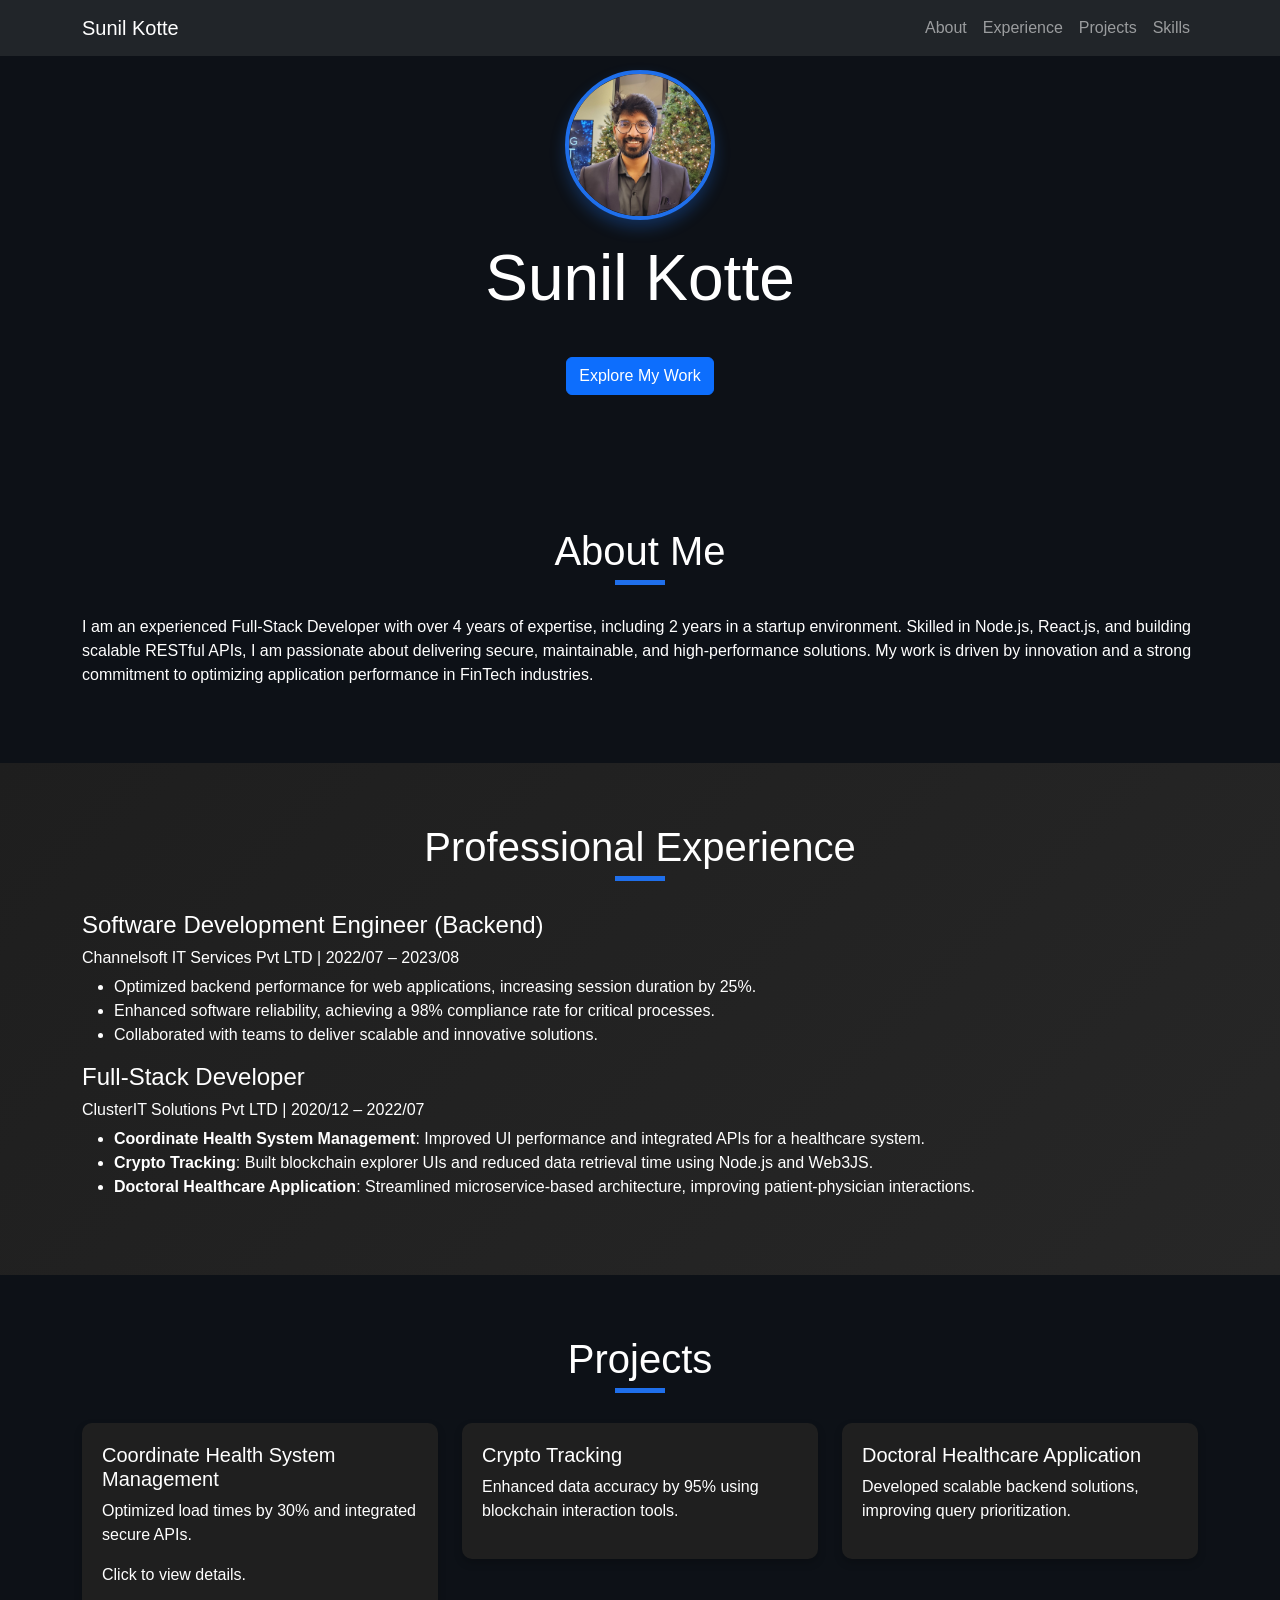
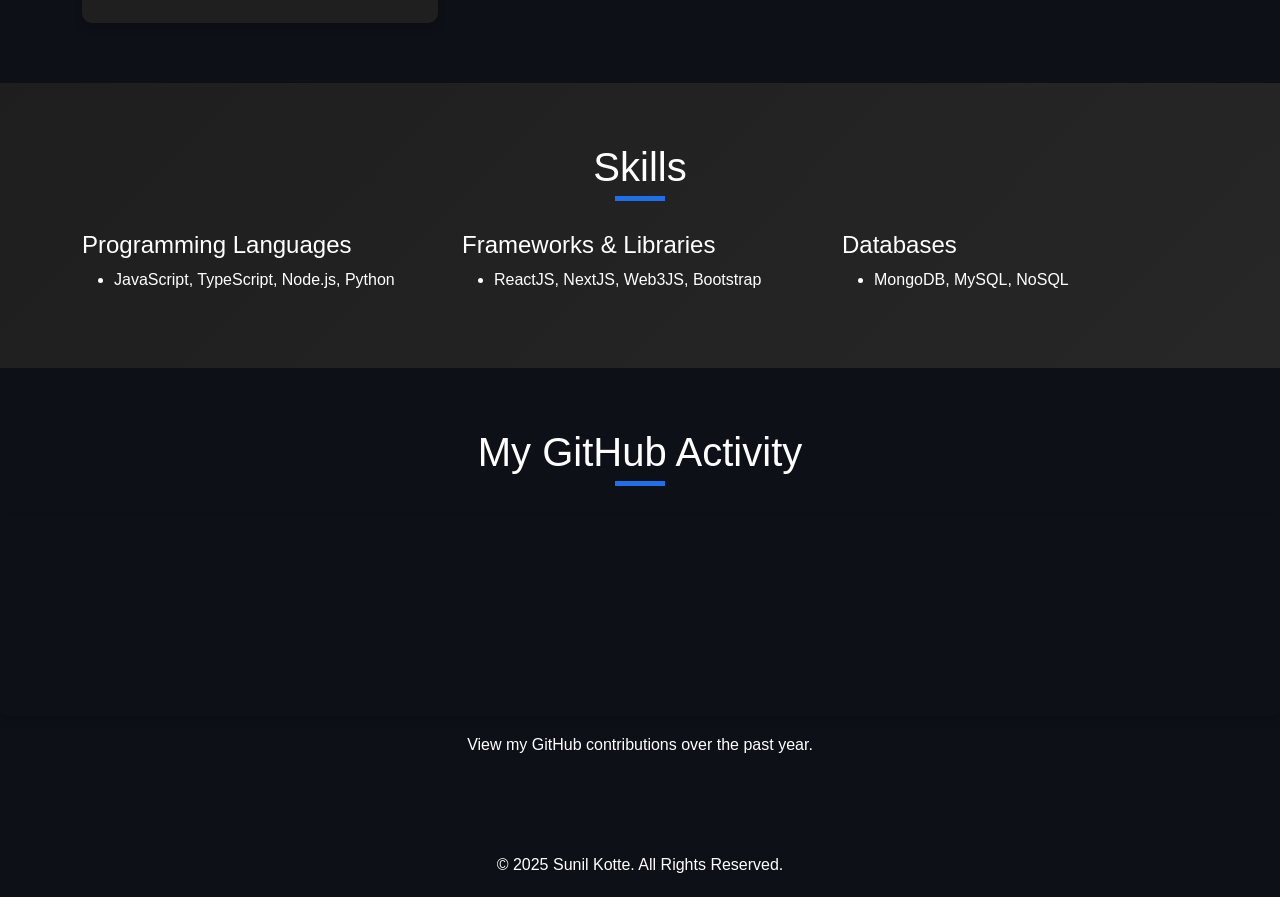
==== portfolio02.html @ 0a3fd529 "intial commit" ====
<!DOCTYPE html>
<html lang="en">
<head>
    <meta charset="UTF-8">
    <meta name="viewport" content="width=device-width, initial-scale=1.0">
    <title>Sunil Kotte Portfolio</title>
    <!-- Bootstrap CSS -->
    <link href="https://cdn.jsdelivr.net/npm/bootstrap@5.3.0-alpha1/dist/css/bootstrap.min.css" rel="stylesheet">
    <script src="https://cdn.jsdelivr.net/npm/bootstrap@5.3.0-alpha1/dist/js/bootstrap.bundle.min.js"></script>

    <!-- Material UI Icons -->
    <link href="https://fonts.googleapis.com/icon?family=Material+Icons" rel="stylesheet">
    <!-- Custom CSS -->
    <link rel="stylesheet" href="./style.css">
    <!-- <style>
        body {
            font-family: 'Arial', sans-serif;
            scroll-behavior: smooth;
            background-color: #0d1117;
            color: #fff;
        }

        .section {
            position: relative;
            padding: 60px 0;
            overflow: hidden;
        }

        .section video {
            position: absolute;
            top: 0;
            left: 0;
            width: 100%;
            height: 100%;
            object-fit: cover;
            z-index: -1;
            opacity: 0.4;
        }

        .hero-section {
            height: auto; /* Reduced height for a compact look */
            text-align: center;
            display: flex;
            flex-direction: column;
            justify-content: center;
            align-items: center;
            position: relative;
            background: linear-gradient(to bottom, rgba(13, 17, 23, 0.8), rgba(13, 17, 23, 0.8)), 
            url('cover-photo.jpg') no-repeat center center/cover; /* Cover photo */ 
            padding-top: 70px;
            }

    


        .hero-section img {
    width: 150px;                /* Adjust the size */
    height: 150px;               /* Make the height equal to the width */
    border-radius: 50%;          /* Ensures the image becomes circular */
    border: 4px solid #1f6feb;   /* Adds the border */
    margin-bottom: 20px;
    box-shadow: 0 8px 15px rgba(31, 111, 235, 0.3); /* Adds a soft shadow */
    object-fit: cover;           /* Ensures the image fits inside the circle */
    overflow: hidden;            /* Prevents overflow beyond the circle */
}

        .hero-section h1 {
            font-size: 4rem;
            animation: zoomIn 1s;
        }

        .hero-section p {
            font-size: 1.5rem;
            animation: fadeIn 2s;
        }

        .hero-section a {
            margin-top: 20px;
            animation: slideInUp 2.5s;
        }

        @keyframes fadeIn {
            0% { opacity: 0; }
            100% { opacity: 1; }
        }

        @keyframes zoomIn {
            0% { transform: scale(0.8); opacity: 0; }
            100% { transform: scale(1); opacity: 1; }
        }

        @keyframes slideInUp {
            0% { transform: translateY(100px); opacity: 0; }
            100% { transform: translateY(0); opacity: 1; }
        }

        .fade-in-section {
            opacity: 0;
            transform: translateY(20px);
            transition: opacity 1s ease-out, transform 1s ease-out;
        }

        .fade-in-visible {
            opacity: 1;
            transform: translateY(0);
        }

        .section-title {
            font-size: 2.5rem;
            text-align: center;
            margin-bottom: 40px;
            position: relative;
        }

        .section-title::after {
            content: '';
            position: absolute;
            width: 50px;
            height: 5px;
            background: #1f6feb;
            bottom: -10px;
            left: 50%;
            transform: translateX(-50%);
        }

        .section.bg-dark {
            background: linear-gradient(135deg, #1e1e1e, #272727);
        }

        .project-card {
            background: #1f1f1f;
            color: #fff;
            border: none;
            border-radius: 10px;
            overflow: hidden;
            box-shadow: 0 4px 8px rgba(0, 0, 0, 0.2);
            transition: transform 0.3s ease, box-shadow 0.3s ease;
        }

        .project-card:hover {
            transform: translateY(-10px);
            box-shadow: 0 8px 16px rgba(0, 0, 0, 0.4);
        }

        .project-card img {
            width: 100%;
            height: 150px;
            object-fit: cover;
        }

        .project-card .card-body {
            padding: 20px;
        }
     /* Pop-Up Overlay */
.popup-overlay {
    position: fixed;
    top: 0;
    left: 0;
    width: 100%;
    height: 100%;
    background: rgba(0, 0, 0, 0.8); /* Dark semi-transparent background */
    display: none; /* Hidden by default */
    justify-content: center;
    align-items: center;
    z-index: 9999;
    animation: fadeIn 0.3s ease;
}

/* Pop-Up Content */
.popup-content {
    background: rgba(255, 255, 255, 0.1); /* Transparent white for glass effect */
    backdrop-filter: blur(10px); /* Frosted glass effect */
    padding: 30px;
    border-radius: 15px;
    color: white;
    text-align: center;
    width: 90%;
    max-width: 600px;
    box-shadow: 0 8px 20px rgba(0, 0, 0, 0.4); /* Add a shadow for depth */
    position: relative;
    animation: slideIn 0.3s ease;
}

/* Title and Description Styling */
.popup-content h3 {
    font-size: 2rem;
    font-weight: bold;
    margin-bottom: 15px;
    color: #1f6feb;
}

.popup-content p {
    font-size: 1.1rem;
    line-height: 1.6;
    margin-bottom: 15px;
}

/* Project Image Inside Pop-Up */
.popup-content img {
    width: 100%;
    max-width: 200px;
    border-radius: 10px;
    margin-bottom: 20px;
    box-shadow: 0 4px 10px rgba(255, 255, 255, 0.3);
}

/* Close Button */
.popup-close {
    position: absolute;
    top: 10px;
    right: 10px;
    background: #1f1f1f;
    border: none;
    font-size: 1.5rem;
    color: white;
    cursor: pointer;
    border-radius: 50%;
    width: 40px;
    height: 40px;
    display: flex;
    justify-content: center;
    align-items: center;
    transition: background 0.3s ease;
}

.popup-close:hover {
    background: #f05454; /* Highlight on hover */
}

/* Button Style */
.popup-content button {
    background: #1f6feb;
    color: white;
    border: none;
    padding: 10px 20px;
    border-radius: 8px;
    font-size: 1rem;
    cursor: pointer;
    transition: background 0.3s ease;
}

.popup-content button:hover {
    background: #f05454;
}

/* Animations */
@keyframes fadeIn {
    from {
        opacity: 0;
    }
    to {
        opacity: 1;
    }
}

@keyframes slideIn {
    from {
        transform: translateY(-30px);
        opacity: 0;
    }
    to {
        transform: translateY(0);
        opacity: 1;
    }
}

.navbar {
    transition: background-color 0.3s ease;
}

.navbar.scrolled {
    background-color: rgba(0, 0, 0, 0.9); /* Darker navbar on scroll */
}

        footer {
            background: #0d1117;
            color: #fff;
            padding: 20px 0;
            text-align: center;
        }

        footer p {
            margin: 0;
        }
    </style> -->
</head>
<body>
    <!-- Navbar -->
    <nav class="navbar navbar-expand-lg navbar-dark bg-dark fixed-top ">
        <div class="container">
            <a class="navbar-brand" href="#">Sunil Kotte</a>
            <button
            class="navbar-toggler"
            type="button"
            data-bs-toggle="collapse"
            data-bs-target="#navbarNav"
            aria-controls="navbarNav"
            aria-expanded="false"
            aria-label="Toggle navigation">
            <span class="navbar-toggler-icon"></span>
        </button>
        <div class="collapse navbar-collapse" id="navbarNav">
            <ul class="navbar-nav ms-auto">
                    <li class="nav-item"><a class="nav-link" href="#about">About</a></li>
                    <li class="nav-item"><a class="nav-link" href="#experience">Experience</a></li>
                    <li class="nav-item"><a class="nav-link" href="#projects">Projects</a></li>
                    <li class="nav-item"><a class="nav-link" href="#skills">Skills</a></li>
                    <!-- <li class="nav-item"><a class="nav-link" href="#contact">Contact</a></li> -->
                </ul>
            </div>
        </div>
    </nav>

    <!-- Hero Section -->
    <header class="hero-section" id="hero">
        <img src="./01.jpg" alt="Sunil Kotte">
        <h1>Sunil Kotte</h1>
        <!-- <p>Experienced Full-Stack Developer | Problem Solver | Innovator</p> -->
        <p id="typewriter"></p>
        <a href="#about" class="btn btn-primary mt-3">Explore My Work</a>
    </header>
        <br>
        <br>
        <br>
    <!-- About Section -->
    <section class="section" id="about">
        <video autoplay muted loop>
            <source src="./background/bbbb.mp4" type="video/mp4">
        </video>
        <div class="container fade-in-section">
            <h2 class="section-title">About Me</h2>
            <p>I am an experienced Full-Stack Developer with over 4 years of expertise, including 2 years in a startup environment. Skilled in Node.js, React.js, and building scalable RESTful APIs, I am passionate about delivering secure, maintainable, and high-performance solutions. My work is driven by innovation and a strong commitment to optimizing application performance in FinTech industries.</p>
        </div>
    </section>

    <!-- Experience Section -->
    <section class="section bg-dark" id="experience">
        <video autoplay muted loop>
            <source src="./background/bbbb.mp4" type="video/mp4">
        </video>
        <div class="container fade-in-section">
            <h2 class="section-title">Professional Experience</h2>
            <div class="timeline">
                <div class="timeline-item">
                    <h4>Software Development Engineer (Backend)</h4>
                    <h6>Channelsoft IT Services Pvt LTD | 2022/07 – 2023/08</h6>
                    <ul>
                        <li>Optimized backend performance for web applications, increasing session duration by 25%.</li>
                        <li>Enhanced software reliability, achieving a 98% compliance rate for critical processes.</li>
                        <li>Collaborated with teams to deliver scalable and innovative solutions.</li>
                    </ul>
                </div>
                <div class="timeline-item">
                    <h4>Full-Stack Developer</h4>
                    <h6>ClusterIT Solutions Pvt LTD | 2020/12 – 2022/07</h6>
                    <ul>
                        <li><strong>Coordinate Health System Management</strong>: Improved UI performance and integrated APIs for a healthcare system.</li>
                        <li><strong>Crypto Tracking</strong>: Built blockchain explorer UIs and reduced data retrieval time using Node.js and Web3JS.</li>
                        <li><strong>Doctoral Healthcare Application</strong>: Streamlined microservice-based architecture, improving patient-physician interactions.</li>
                    </ul>
                </div>
            </div>
        </div>
    </section>

    <!-- Projects Section -->
    <section class="section" id="projects">
        <video autoplay muted loop>
            <source src="background-projects.mp4" type="video/mp4">
        </video>
        <div class="container fade-in-section">
            <h2 class="section-title">Projects</h2>
            <div class="row g-4">
                <div class="col-md-4">
                    <div class="card project-card" onclick="openPopup('project1')">
                        <!-- <img src="project1-thumbnail.jpg" alt="Project 1"> -->
                        <div class="card-body">
                            <h5 class="card-title">Coordinate Health System Management</h5>
                            <p>Optimized load times by 30% and integrated secure APIs.</p>
                            <p>Click to view details.</p>
                        </div>
                    </div>
                </div>
                <!-- <div class="col-md-4">
                    <div class="card project-card">
                        <img src="project1-thumbnail.jpg" alt="Project 1">
                        <div class="card-body">
                            <h5 class="card-title">Coordinate Health System Management</h5>
                            <p>Improved load times by 30% and integrated secure APIs.</p>
                        </div>
                    </div>
                </div> -->
                <div class="col-md-4">
                    <div class="card project-card" onclick="openPopup('project2')">
                        <!-- <img src="project2-thumbnail.jpg" alt="Project 2"> -->
                        <div class="card-body">
                            <h5 class="card-title">Crypto Tracking</h5>
                            <p>Enhanced data accuracy by 95% using blockchain interaction tools.</p>
                        </div>
                    </div>
                </div>
                <div class="col-md-4">
                    <div class="card project-card" onclick="openPopup('project3')">
                        <!-- <img src="project3-thumbnail.jpg" alt="Project 3"> -->
                        <div class="card-body">
                            <h5 class="card-title">Doctoral Healthcare Application</h5>
                            <p>Developed scalable backend solutions, improving query prioritization.</p>
                        </div>
                    </div>
                </div>
                <!-- Custom Pop-Up -->
                <div class="popup-overlay" id="popup-project1">
                    <div class="popup-content">
                        <button class="popup-close" onclick="closePopup('project1')">&times;</button>
                        <img src="project1-thumbnail.jpg" alt="Project Image">
                        <h3>Coordinate Health System Management</h3>
                        <p><strong>Description:</strong> Improved UI performance and integrated secure APIs to streamline healthcare management.</p>
                        <p><strong>Technologies:</strong> ReactJS, Node.js, MongoDB</p>
                        <p><strong>Highlights:</strong> Improved load times by 30% and enhanced data security.</p>
                        <button onclick="closePopup('project1')">Close</button>
                    </div>
                </div>
                <div class="popup-overlay" id="popup-project2">
                    <div class="popup-content">
                        <button class="popup-close" onclick="closePopup('project2')">&times;</button>
                        <img src="project2-thumbnail.jpg" alt="Project Image">
                        <h3>Crypto Tracking</h3>
            <p><strong>Description:</strong> A blockchain explorer to track cryptocurrency transactions.</p>
            <p><strong>Technologies:</strong> ReactJS,Next.js, Web3.js, Ethereum-core,Node.js, MongoDB</p>
            <p><strong>Highlights:</strong> Enhanced data accuracy by 95% and reduced retrieval time by 25%.</p>     
                        <button onclick="closePopup('project2')">Close</button>
                    </div>
                </div>
                <div class="popup-overlay" id="popup-project3">
                    <div class="popup-content">
                        <button class="popup-close" onclick="closePopup('project3')">&times;</button>
                        <img src="project3-thumbnail.jpg" alt="Project Image">
                        <h3>Doctoral Healthcare Application</h3>
            <p><strong>Description:</strong> Scalable backend solutions for improved patient-physician interactions.</p>
            <p><strong>Technologies:</strong> Node.js, AWS Lambda, MongoDB</p>
            <p><strong>Highlights:</strong> Improved query prioritization and response times.</p>
        <button onclick="closePopup('project3')">Close</button>
                    </div>
                </div>

            </div>
        </div>
    </section>

    <!-- Skills Section -->
    <section class="section bg-dark" id="skills">
        <video autoplay muted loop>
            <source src="background-skills.mp4" type="video/mp4">
        </video>
        <div class="container fade-in-section">
            <h2 class="section-title">Skills</h2>
            <div class="row">
                <div class="col-md-4">
                    <h4>Programming Languages</h4>
                    <ul>
                        <li>JavaScript, TypeScript, Node.js, Python</li>
                    </ul>
                </div>
                <div class="col-md-4">
                    <h4>Frameworks & Libraries</h4>
                    <ul>
                        <li>ReactJS, NextJS, Web3JS, Bootstrap</li>
                    </ul>
                </div>
                <div class="col-md-4">
                    <h4>Databases</h4>
                    <ul>
                        <li>MongoDB, MySQL, NoSQL</li>
                    </ul>
                </div>
            </div>
        </div>
    </section>
    <!-- Git HUB Section -->
    <section class="section" id="github-activity" data-aos="fade-up">
        <h2 class="section-title">My GitHub Activity</h2>
        <div class="github-graph">
            <iframe
                src="https://ghchart.rshah.org/SunilKotte"
                                allowtransparency="true"
                frameborder="0"
                scrolling="no"
                width="100%"
                height="200"

                frameborder="0"
                scrolling="0"
                width="100%"
                height="200"
                title="GitHub Contributions Graph">
            </iframe>
            <p style="text-align: center; margin-top: 10px;">View my GitHub contributions over the past year.</p>
        </div>
    </section>
    
    <!-- <section class="section" id="github-activity" data-aos="fade-up">
        <h2 class="section-title">My GitHub Contributions (2025)</h2>
        <div class="github-graph">
            <img src="https://github-readme-activity-graph.cyclic.app/graph?username=SunilKotte&bg_color=0d1117&color=ffffff&line=1f6feb&point=f05454&area=true&theme=github-dark" alt="GitHub Contributions Graph" style="width: 100%; max-width: 900px; border-radius: 10px; box-shadow: 0 4px 10px rgba(0, 0, 0, 0.2);">
        </div>
    </section> -->
    
    

    <!-- Contact Section -->
    <!-- <section class="section" id="contact">
        <video autoplay muted loop>
            <source src="background-contact.mp4" type="video/mp4">
        </video>
        <div class="container fade-in-section">
            <h2 class="section-title">Contact</h2>
            <div class="row justify-content-center">
                <div class="col-md-6">
                    <form>
                        <div class="mb-3">
                            <label for="name" class="form-label">Name</label>
                            <input type="text" class="form-control" id="name" placeholder="Enter your name">
                        </div>
                        <div class="mb-3">
                            <label for="email" class="form-label">Email</label>
                            <input type="email" class="form-control" id="email" placeholder="Enter your email">
                        </div>
                        <div class="mb-3">
                            <label for="message" class="form-label">Message</label>
                            <textarea class="form-control" id="message" rows="4" placeholder="Write your message"></textarea>
                        </div>
                        <button type="submit" class="btn btn-primary w-100">Send</button>
                    </form>
                </div>
            </div>
        </div>
    </section> -->

    <!-- Footer -->
    <footer>
        <p>&copy; 2025 Sunil Kotte. All Rights Reserved.</p>
    </footer>

    <!-- Bootstrap JS -->
    <script src="https://cdn.jsdelivr.net/npm/bootstrap@5.3.0-alpha1/dist/js/bootstrap.bundle.min.js"></script>
    <script src="https://cdn.jsdelivr.net/npm/typed.js@2.0.12"></script>
    <script src="./typed.js"></script>

    <!-- <script>

        // Close the navbar after clicking a link
    document.querySelectorAll('.nav-link').forEach(link => {
        link.addEventListener('click', () => {
            const navbarToggler = document.querySelector('.navbar-toggler');
            const navbarCollapse = document.querySelector('.navbar-collapse');
            

            if (navbarCollapse.classList.toggle("show")) {
                navbarToggler.classList.toggle("collapsed"); // Toggle the "collapsed" class to hide the navbar

        
            }
        });
    });
        document.addEventListener("scroll", () => {
    const navbar = document.querySelector(".navbar");
    if (window.scrollY > 50) {
        navbar.classList.add("scrolled");
    } else {
        navbar.classList.remove("scrolled");
    }
});
function openPopup(projectId) {
    const popup = document.getElementById(`popup-${projectId}`);
    popup.style.display = "flex";
}

function closePopup(projectId) {
    const popup = document.getElementById(`popup-${projectId}`);
    popup.style.display = "none";
}

        // Observer for fade-in sections
        const fadeInSections = document.querySelectorAll(".fade-in-section");

        const observer = new IntersectionObserver((entries) => {
            entries.forEach((entry) => {
                if (entry.isIntersecting) {
                    entry.target.classList.add("fade-in-visible");
                } else {
                    entry.target.classList.remove("fade-in-visible");
                }
            });
        });

        fadeInSections.forEach((section) => {
            observer.observe(section);
        });

        document.addEventListener("DOMContentLoaded", () => {
    const options = {
        strings: ["Full-Stack Developer"],
        typeSpeed: 50,
        backSpeed: 60,
        loop: true,
        showCursor: false,
        cursorChar: "_",
        smartBackspace: true,
        backspacingDelay: 50,
        startDelay: 1000,
    };
    new Typed("#typewriter", options);
});
    </script> -->
</body>
</html>
---- style.css ----
body {
    font-family: 'Arial', sans-serif;
    scroll-behavior: smooth;
    background-color: #0d1117;
    color: #fff;
}

.section {
    position: relative;
    padding: 60px 0;
    overflow: hidden;
}

.section video {
    position: absolute;
    top: 0;
    left: 0;
    width: 100%;
    height: 100%;
    object-fit: cover;
    z-index: -1;
    opacity: 0.4;
}

.hero-section {
    height: auto; /* Reduced height for a compact look */
    text-align: center;
    display: flex;
    flex-direction: column;
    justify-content: center;
    align-items: center;
    position: relative;
    background: linear-gradient(to bottom, rgba(13, 17, 23, 0.8), rgba(13, 17, 23, 0.8)), 
    url('cover-photo.jpg') no-repeat center center/cover; /* Cover photo */ 
    padding-top: 70px;
    }




.hero-section img {
width: 150px;                /* Adjust the size */
height: 150px;               /* Make the height equal to the width */
border-radius: 50%;          /* Ensures the image becomes circular */
border: 4px solid #1f6feb;   /* Adds the border */
margin-bottom: 20px;
box-shadow: 0 8px 15px rgba(31, 111, 235, 0.3); /* Adds a soft shadow */
object-fit: cover;           /* Ensures the image fits inside the circle */
overflow: hidden;            /* Prevents overflow beyond the circle */
}

.hero-section h1 {
    font-size: 4rem;
    animation: zoomIn 1s;
}

.hero-section p {
    font-size: 1.5rem;
    animation: fadeIn 2s;
}

.hero-section a {
    margin-top: 20px;
    animation: slideInUp 2.5s;
}

@keyframes fadeIn {
    0% { opacity: 0; }
    100% { opacity: 1; }
}

@keyframes zoomIn {
    0% { transform: scale(0.8); opacity: 0; }
    100% { transform: scale(1); opacity: 1; }
}

@keyframes slideInUp {
    0% { transform: translateY(100px); opacity: 0; }
    100% { transform: translateY(0); opacity: 1; }
}

.fade-in-section {
    opacity: 0;
    transform: translateY(20px);
    transition: opacity 1s ease-out, transform 1s ease-out;
}

.fade-in-visible {
    opacity: 1;
    transform: translateY(0);
}

.section-title {
    font-size: 2.5rem;
    text-align: center;
    margin-bottom: 40px;
    position: relative;
}

.section-title::after {
    content: '';
    position: absolute;
    width: 50px;
    height: 5px;
    background: #1f6feb;
    bottom: -10px;
    left: 50%;
    transform: translateX(-50%);
}

.section.bg-dark {
    background: linear-gradient(135deg, #1e1e1e, #272727);
}

.project-card {
    background: #1f1f1f;
    color: #fff;
    border: none;
    border-radius: 10px;
    overflow: hidden;
    box-shadow: 0 4px 8px rgba(0, 0, 0, 0.2);
    transition: transform 0.3s ease, box-shadow 0.3s ease;
}

.project-card:hover {
    transform: translateY(-10px);
    box-shadow: 0 8px 16px rgba(0, 0, 0, 0.4);
}

.project-card img {
    width: 100%;
    height: 150px;
    object-fit: cover;
}

.project-card .card-body {
    padding: 20px;
}
/* Pop-Up Overlay */
.popup-overlay {
position: fixed;
top: 0;
left: 0;
width: 100%;
height: 100%;
background: rgba(0, 0, 0, 0.8); /* Dark semi-transparent background */
display: none; /* Hidden by default */
justify-content: center;
align-items: center;
z-index: 9999;
animation: fadeIn 0.3s ease;
}

/* Pop-Up Content */
.popup-content {
background: rgba(255, 255, 255, 0.1); /* Transparent white for glass effect */
backdrop-filter: blur(10px); /* Frosted glass effect */
padding: 30px;
border-radius: 15px;
color: white;
text-align: center;
width: 90%;
max-width: 600px;
box-shadow: 0 8px 20px rgba(0, 0, 0, 0.4); /* Add a shadow for depth */
position: relative;
animation: slideIn 0.3s ease;
}

/* Title and Description Styling */
.popup-content h3 {
font-size: 2rem;
font-weight: bold;
margin-bottom: 15px;
color: #1f6feb;
}

.popup-content p {
font-size: 1.1rem;
line-height: 1.6;
margin-bottom: 15px;
}

/* Project Image Inside Pop-Up */
.popup-content img {
width: 100%;
max-width: 200px;
border-radius: 10px;
margin-bottom: 20px;
box-shadow: 0 4px 10px rgba(255, 255, 255, 0.3);
}

/* Close Button */
.popup-close {
position: absolute;
top: 10px;
right: 10px;
background: #1f1f1f;
border: none;
font-size: 1.5rem;
color: white;
cursor: pointer;
border-radius: 50%;
width: 40px;
height: 40px;
display: flex;
justify-content: center;
align-items: center;
transition: background 0.3s ease;
}

.popup-close:hover {
background: #f05454; /* Highlight on hover */
}

/* Button Style */
.popup-content button {
background: #1f6feb;
color: white;
border: none;
padding: 10px 20px;
border-radius: 8px;
font-size: 1rem;
cursor: pointer;
transition: background 0.3s ease;
}

.popup-content button:hover {
background: #f05454;
}

/* Animations */
@keyframes fadeIn {
from {
opacity: 0;
}
to {
opacity: 1;
}
}

@keyframes slideIn {
from {
transform: translateY(-30px);
opacity: 0;
}
to {
transform: translateY(0);
opacity: 1;
}
}

.navbar {
transition: background-color 0.3s ease;
}

.navbar.scrolled {
background-color: rgba(0, 0, 0, 0.9); /* Darker navbar on scroll */
}

footer {
    background: #0d1117;
    color: #fff;
    padding: 20px 0;
    text-align: center;
}

footer p {
    margin: 0;
}


.github-graph iframe {
    border: none;
    border-radius: 8px;
    box-shadow: 0 4px 10px rgba(0, 0, 0, 0.2);
}

.github-repo-card {
    background: #1f1f1f;
    color: white;
    border: none;
    border-radius: 10px;
    box-shadow: 0 4px 10px rgba(0, 0, 0, 0.3);
}

.github-repo-card .btn-primary {
    background: #1f6feb;
    border: none;
}

.github-repo-card .btn-primary:hover {
    background: #f05454;
}

.github-activity-feed img {
    width: 100%;
    max-width: 500px;
    margin: 15px auto;
    display: block;
    border-radius: 10px;
    box-shadow: 0 4px 10px rgba(0, 0, 0, 0.3);
}
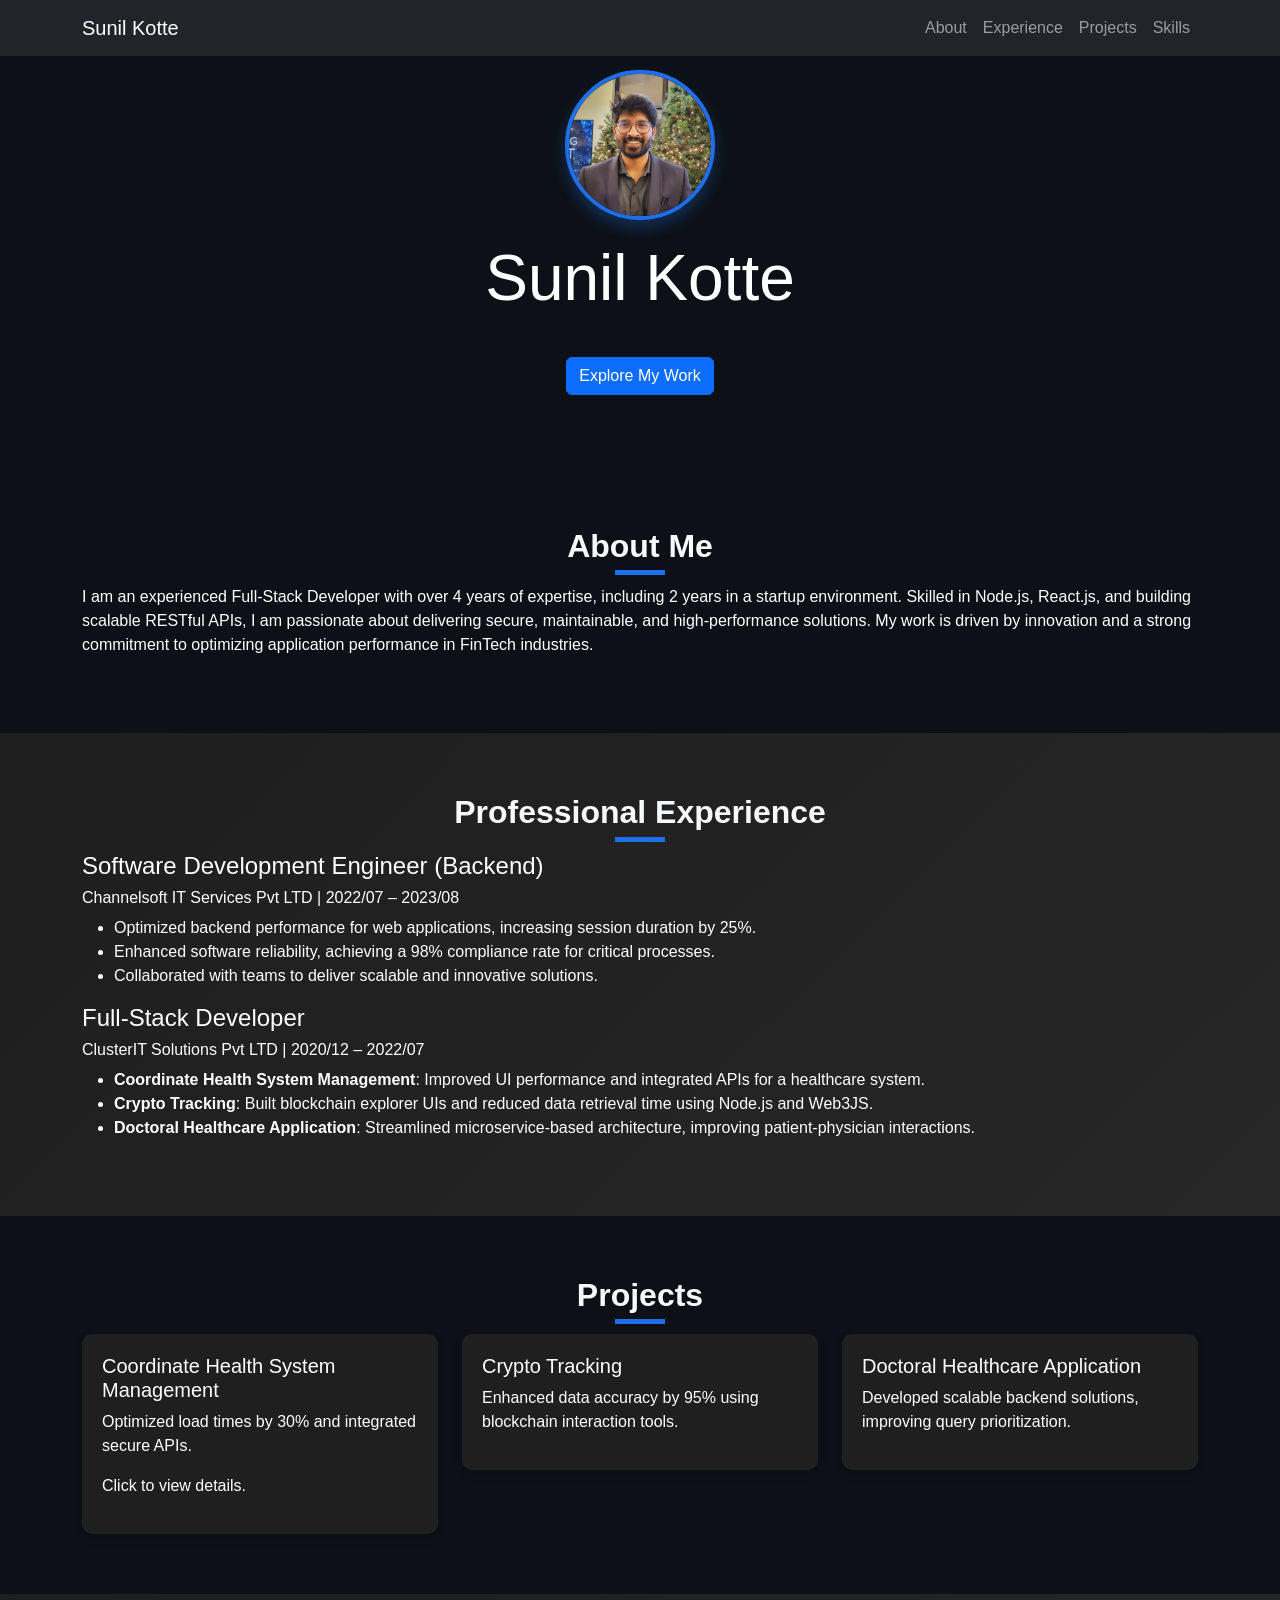
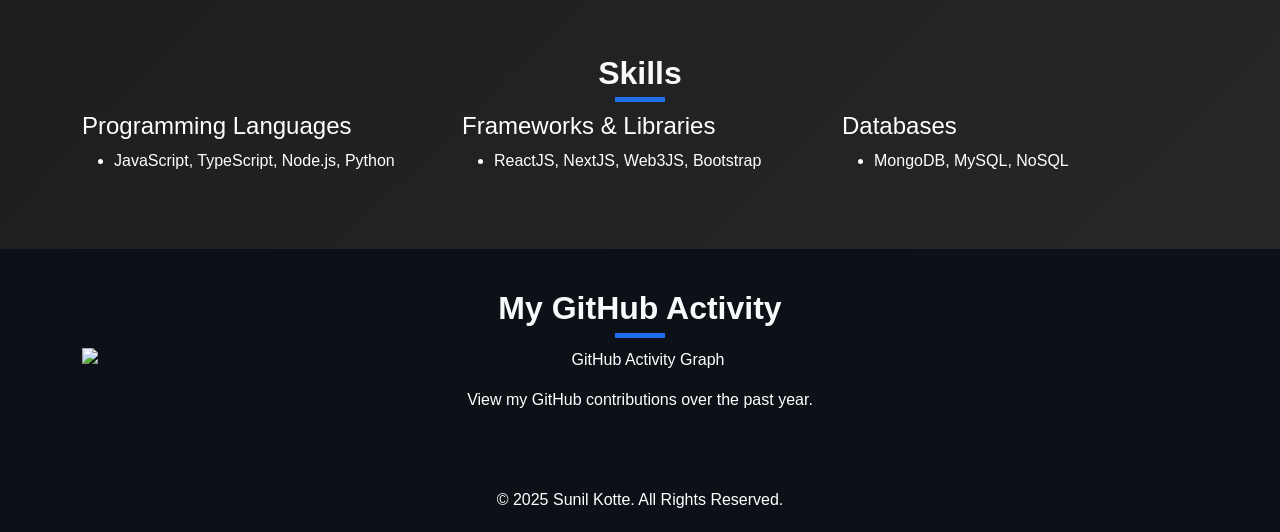
==== commit 7ab9e899: "modifications github activity included" ====
--- a/portfolio02.html
+++ b/portfolio02.html
@@ -12,277 +12,7 @@
     <link href="https://fonts.googleapis.com/icon?family=Material+Icons" rel="stylesheet">
     <!-- Custom CSS -->
     <link rel="stylesheet" href="./style.css">
-    <!-- <style>
-        body {
-            font-family: 'Arial', sans-serif;
-            scroll-behavior: smooth;
-            background-color: #0d1117;
-            color: #fff;
-        }
-
-        .section {
-            position: relative;
-            padding: 60px 0;
-            overflow: hidden;
-        }
-
-        .section video {
-            position: absolute;
-            top: 0;
-            left: 0;
-            width: 100%;
-            height: 100%;
-            object-fit: cover;
-            z-index: -1;
-            opacity: 0.4;
-        }
-
-        .hero-section {
-            height: auto; /* Reduced height for a compact look */
-            text-align: center;
-            display: flex;
-            flex-direction: column;
-            justify-content: center;
-            align-items: center;
-            position: relative;
-            background: linear-gradient(to bottom, rgba(13, 17, 23, 0.8), rgba(13, 17, 23, 0.8)), 
-            url('cover-photo.jpg') no-repeat center center/cover; /* Cover photo */ 
-            padding-top: 70px;
-            }
-
     
-
-
-        .hero-section img {
-    width: 150px;                /* Adjust the size */
-    height: 150px;               /* Make the height equal to the width */
-    border-radius: 50%;          /* Ensures the image becomes circular */
-    border: 4px solid #1f6feb;   /* Adds the border */
-    margin-bottom: 20px;
-    box-shadow: 0 8px 15px rgba(31, 111, 235, 0.3); /* Adds a soft shadow */
-    object-fit: cover;           /* Ensures the image fits inside the circle */
-    overflow: hidden;            /* Prevents overflow beyond the circle */
-}
-
-        .hero-section h1 {
-            font-size: 4rem;
-            animation: zoomIn 1s;
-        }
-
-        .hero-section p {
-            font-size: 1.5rem;
-            animation: fadeIn 2s;
-        }
-
-        .hero-section a {
-            margin-top: 20px;
-            animation: slideInUp 2.5s;
-        }
-
-        @keyframes fadeIn {
-            0% { opacity: 0; }
-            100% { opacity: 1; }
-        }
-
-        @keyframes zoomIn {
-            0% { transform: scale(0.8); opacity: 0; }
-            100% { transform: scale(1); opacity: 1; }
-        }
-
-        @keyframes slideInUp {
-            0% { transform: translateY(100px); opacity: 0; }
-            100% { transform: translateY(0); opacity: 1; }
-        }
-
-        .fade-in-section {
-            opacity: 0;
-            transform: translateY(20px);
-            transition: opacity 1s ease-out, transform 1s ease-out;
-        }
-
-        .fade-in-visible {
-            opacity: 1;
-            transform: translateY(0);
-        }
-
-        .section-title {
-            font-size: 2.5rem;
-            text-align: center;
-            margin-bottom: 40px;
-            position: relative;
-        }
-
-        .section-title::after {
-            content: '';
-            position: absolute;
-            width: 50px;
-            height: 5px;
-            background: #1f6feb;
-            bottom: -10px;
-            left: 50%;
-            transform: translateX(-50%);
-        }
-
-        .section.bg-dark {
-            background: linear-gradient(135deg, #1e1e1e, #272727);
-        }
-
-        .project-card {
-            background: #1f1f1f;
-            color: #fff;
-            border: none;
-            border-radius: 10px;
-            overflow: hidden;
-            box-shadow: 0 4px 8px rgba(0, 0, 0, 0.2);
-            transition: transform 0.3s ease, box-shadow 0.3s ease;
-        }
-
-        .project-card:hover {
-            transform: translateY(-10px);
-            box-shadow: 0 8px 16px rgba(0, 0, 0, 0.4);
-        }
-
-        .project-card img {
-            width: 100%;
-            height: 150px;
-            object-fit: cover;
-        }
-
-        .project-card .card-body {
-            padding: 20px;
-        }
-     /* Pop-Up Overlay */
-.popup-overlay {
-    position: fixed;
-    top: 0;
-    left: 0;
-    width: 100%;
-    height: 100%;
-    background: rgba(0, 0, 0, 0.8); /* Dark semi-transparent background */
-    display: none; /* Hidden by default */
-    justify-content: center;
-    align-items: center;
-    z-index: 9999;
-    animation: fadeIn 0.3s ease;
-}
-
-/* Pop-Up Content */
-.popup-content {
-    background: rgba(255, 255, 255, 0.1); /* Transparent white for glass effect */
-    backdrop-filter: blur(10px); /* Frosted glass effect */
-    padding: 30px;
-    border-radius: 15px;
-    color: white;
-    text-align: center;
-    width: 90%;
-    max-width: 600px;
-    box-shadow: 0 8px 20px rgba(0, 0, 0, 0.4); /* Add a shadow for depth */
-    position: relative;
-    animation: slideIn 0.3s ease;
-}
-
-/* Title and Description Styling */
-.popup-content h3 {
-    font-size: 2rem;
-    font-weight: bold;
-    margin-bottom: 15px;
-    color: #1f6feb;
-}
-
-.popup-content p {
-    font-size: 1.1rem;
-    line-height: 1.6;
-    margin-bottom: 15px;
-}
-
-/* Project Image Inside Pop-Up */
-.popup-content img {
-    width: 100%;
-    max-width: 200px;
-    border-radius: 10px;
-    margin-bottom: 20px;
-    box-shadow: 0 4px 10px rgba(255, 255, 255, 0.3);
-}
-
-/* Close Button */
-.popup-close {
-    position: absolute;
-    top: 10px;
-    right: 10px;
-    background: #1f1f1f;
-    border: none;
-    font-size: 1.5rem;
-    color: white;
-    cursor: pointer;
-    border-radius: 50%;
-    width: 40px;
-    height: 40px;
-    display: flex;
-    justify-content: center;
-    align-items: center;
-    transition: background 0.3s ease;
-}
-
-.popup-close:hover {
-    background: #f05454; /* Highlight on hover */
-}
-
-/* Button Style */
-.popup-content button {
-    background: #1f6feb;
-    color: white;
-    border: none;
-    padding: 10px 20px;
-    border-radius: 8px;
-    font-size: 1rem;
-    cursor: pointer;
-    transition: background 0.3s ease;
-}
-
-.popup-content button:hover {
-    background: #f05454;
-}
-
-/* Animations */
-@keyframes fadeIn {
-    from {
-        opacity: 0;
-    }
-    to {
-        opacity: 1;
-    }
-}
-
-@keyframes slideIn {
-    from {
-        transform: translateY(-30px);
-        opacity: 0;
-    }
-    to {
-        transform: translateY(0);
-        opacity: 1;
-    }
-}
-
-.navbar {
-    transition: background-color 0.3s ease;
-}
-
-.navbar.scrolled {
-    background-color: rgba(0, 0, 0, 0.9); /* Darker navbar on scroll */
-}
-
-        footer {
-            background: #0d1117;
-            color: #fff;
-            padding: 20px 0;
-            text-align: center;
-        }
-
-        footer p {
-            margin: 0;
-        }
-    </style> -->
 </head>
 <body>
     <!-- Navbar -->
@@ -325,10 +55,10 @@
     <!-- About Section -->
     <section class="section" id="about">
         <video autoplay muted loop>
-            <source src="./background/bbbb.mp4" type="video/mp4">
-        </video>
-        <div class="container fade-in-section">
-            <h2 class="section-title">About Me</h2>
+            <source src="background-about.mp4" type="video/mp4">
+        </video>
+        <div class="container fade-in-section">
+            <h2 class="section-title  link-light">About Me</h2>
             <p>I am an experienced Full-Stack Developer with over 4 years of expertise, including 2 years in a startup environment. Skilled in Node.js, React.js, and building scalable RESTful APIs, I am passionate about delivering secure, maintainable, and high-performance solutions. My work is driven by innovation and a strong commitment to optimizing application performance in FinTech industries.</p>
         </div>
     </section>
@@ -336,10 +66,10 @@
     <!-- Experience Section -->
     <section class="section bg-dark" id="experience">
         <video autoplay muted loop>
-            <source src="./background/bbbb.mp4" type="video/mp4">
-        </video>
-        <div class="container fade-in-section">
-            <h2 class="section-title">Professional Experience</h2>
+            <source src="background-experience.mp4" type="video/mp4">
+        </video>
+        <div class="container fade-in-section">
+            <h2 class="section-title link-light" >Professional Experience</h2>
             <div class="timeline">
                 <div class="timeline-item">
                     <h4>Software Development Engineer (Backend)</h4>
@@ -369,7 +99,7 @@
             <source src="background-projects.mp4" type="video/mp4">
         </video>
         <div class="container fade-in-section">
-            <h2 class="section-title">Projects</h2>
+            <h2 class="section-title  link-light">Projects</h2>
             <div class="row g-4">
                 <div class="col-md-4">
                     <div class="card project-card" onclick="openPopup('project1')">
@@ -453,7 +183,7 @@
             <source src="background-skills.mp4" type="video/mp4">
         </video>
         <div class="container fade-in-section">
-            <h2 class="section-title">Skills</h2>
+            <h2 class="section-title link-light">Skills</h2>
             <div class="row">
                 <div class="col-md-4">
                     <h4>Programming Languages</h4>
@@ -476,37 +206,20 @@
             </div>
         </div>
     </section>
-    <!-- Git HUB Section -->
-    <section class="section" id="github-activity" data-aos="fade-up">
-        <h2 class="section-title">My GitHub Activity</h2>
-        <div class="github-graph">
-            <iframe
-                src="https://ghchart.rshah.org/SunilKotte"
-                                allowtransparency="true"
-                frameborder="0"
-                scrolling="no"
-                width="100%"
-                height="200"
-
-                frameborder="0"
-                scrolling="0"
-                width="100%"
-                height="200"
-                title="GitHub Contributions Graph">
-            </iframe>
-            <p style="text-align: center; margin-top: 10px;">View my GitHub contributions over the past year.</p>
-        </div>
-    </section>
+    <section class="section" id="github-activity">
+        <div class="container">
+          <h2 class="section-title text-center  link-light">My GitHub Activity</h2>
+          <div class="github-graph text-center">
+            <img
+              src="https://ghchart.rshah.org/SunilKotte"
+              alt="GitHub Activity Graph"
+              class="img-fluid"
+            />
+          </div>
+          <p class="text-center mt-3">View my GitHub contributions over the past year.</p>
+        </div>
+      </section>
     
-    <!-- <section class="section" id="github-activity" data-aos="fade-up">
-        <h2 class="section-title">My GitHub Contributions (2025)</h2>
-        <div class="github-graph">
-            <img src="https://github-readme-activity-graph.cyclic.app/graph?username=SunilKotte&bg_color=0d1117&color=ffffff&line=1f6feb&point=f05454&area=true&theme=github-dark" alt="GitHub Contributions Graph" style="width: 100%; max-width: 900px; border-radius: 10px; box-shadow: 0 4px 10px rgba(0, 0, 0, 0.2);">
-        </div>
-    </section> -->
-    
-    
-
     <!-- Contact Section -->
     <!-- <section class="section" id="contact">
         <video autoplay muted loop>
@@ -545,72 +258,5 @@
     <script src="https://cdn.jsdelivr.net/npm/bootstrap@5.3.0-alpha1/dist/js/bootstrap.bundle.min.js"></script>
     <script src="https://cdn.jsdelivr.net/npm/typed.js@2.0.12"></script>
     <script src="./typed.js"></script>
-
-    <!-- <script>
-
-        // Close the navbar after clicking a link
-    document.querySelectorAll('.nav-link').forEach(link => {
-        link.addEventListener('click', () => {
-            const navbarToggler = document.querySelector('.navbar-toggler');
-            const navbarCollapse = document.querySelector('.navbar-collapse');
-            
-
-            if (navbarCollapse.classList.toggle("show")) {
-                navbarToggler.classList.toggle("collapsed"); // Toggle the "collapsed" class to hide the navbar
-
-        
-            }
-        });
-    });
-        document.addEventListener("scroll", () => {
-    const navbar = document.querySelector(".navbar");
-    if (window.scrollY > 50) {
-        navbar.classList.add("scrolled");
-    } else {
-        navbar.classList.remove("scrolled");
-    }
-});
-function openPopup(projectId) {
-    const popup = document.getElementById(`popup-${projectId}`);
-    popup.style.display = "flex";
-}
-
-function closePopup(projectId) {
-    const popup = document.getElementById(`popup-${projectId}`);
-    popup.style.display = "none";
-}
-
-        // Observer for fade-in sections
-        const fadeInSections = document.querySelectorAll(".fade-in-section");
-
-        const observer = new IntersectionObserver((entries) => {
-            entries.forEach((entry) => {
-                if (entry.isIntersecting) {
-                    entry.target.classList.add("fade-in-visible");
-                } else {
-                    entry.target.classList.remove("fade-in-visible");
-                }
-            });
-        });
-
-        fadeInSections.forEach((section) => {
-            observer.observe(section);
-        });
-
-        document.addEventListener("DOMContentLoaded", () => {
-    const options = {
-        strings: ["Full-Stack Developer"],
-        typeSpeed: 50,
-        backSpeed: 60,
-        loop: true,
-        showCursor: false,
-        cursorChar: "_",
-        smartBackspace: true,
-        backspacingDelay: 50,
-        startDelay: 1000,
-    };
-    new Typed("#typewriter", options);
-});
-    </script> -->
 </body>
 </html>
--- a/style.css
+++ b/style.css
@@ -1,4 +1,3 @@
-
 body {
     font-family: 'Arial', sans-serif;
     scroll-behavior: smooth;
@@ -24,30 +23,39 @@
 }
 
 .hero-section {
-    height: auto; /* Reduced height for a compact look */
+    height: auto;
+    /* Reduced height for a compact look */
     text-align: center;
     display: flex;
     flex-direction: column;
     justify-content: center;
     align-items: center;
     position: relative;
-    background: linear-gradient(to bottom, rgba(13, 17, 23, 0.8), rgba(13, 17, 23, 0.8)), 
-    url('cover-photo.jpg') no-repeat center center/cover; /* Cover photo */ 
+    background: linear-gradient(to bottom, rgba(13, 17, 23, 0.8), rgba(13, 17, 23, 0.8)),
+        url('cover-photo.jpg') no-repeat center center/cover;
+    /* Cover photo */
     padding-top: 70px;
-    }
+}
 
 
 
 
 .hero-section img {
-width: 150px;                /* Adjust the size */
-height: 150px;               /* Make the height equal to the width */
-border-radius: 50%;          /* Ensures the image becomes circular */
-border: 4px solid #1f6feb;   /* Adds the border */
-margin-bottom: 20px;
-box-shadow: 0 8px 15px rgba(31, 111, 235, 0.3); /* Adds a soft shadow */
-object-fit: cover;           /* Ensures the image fits inside the circle */
-overflow: hidden;            /* Prevents overflow beyond the circle */
+    width: 150px;
+    /* Adjust the size */
+    height: 150px;
+    /* Make the height equal to the width */
+    border-radius: 50%;
+    /* Ensures the image becomes circular */
+    border: 4px solid #1f6feb;
+    /* Adds the border */
+    margin-bottom: 20px;
+    box-shadow: 0 8px 15px rgba(31, 111, 235, 0.3);
+    /* Adds a soft shadow */
+    object-fit: cover;
+    /* Ensures the image fits inside the circle */
+    overflow: hidden;
+    /* Prevents overflow beyond the circle */
 }
 
 .hero-section h1 {
@@ -66,18 +74,37 @@
 }
 
 @keyframes fadeIn {
-    0% { opacity: 0; }
-    100% { opacity: 1; }
+    0% {
+        opacity: 0;
+    }
+
+    100% {
+        opacity: 1;
+    }
 }
 
 @keyframes zoomIn {
-    0% { transform: scale(0.8); opacity: 0; }
-    100% { transform: scale(1); opacity: 1; }
+    0% {
+        transform: scale(0.8);
+        opacity: 0;
+    }
+
+    100% {
+        transform: scale(1);
+        opacity: 1;
+    }
 }
 
 @keyframes slideInUp {
-    0% { transform: translateY(100px); opacity: 0; }
-    100% { transform: translateY(0); opacity: 1; }
+    0% {
+        transform: translateY(100px);
+        opacity: 0;
+    }
+
+    100% {
+        transform: translateY(0);
+        opacity: 1;
+    }
 }
 
 .fade-in-section {
@@ -92,6 +119,7 @@
 }
 
 .section-title {
+    color: #ffffff;
     font-size: 2.5rem;
     text-align: center;
     margin-bottom: 40px;
@@ -137,125 +165,135 @@
 .project-card .card-body {
     padding: 20px;
 }
+
 /* Pop-Up Overlay */
 .popup-overlay {
-position: fixed;
-top: 0;
-left: 0;
-width: 100%;
-height: 100%;
-background: rgba(0, 0, 0, 0.8); /* Dark semi-transparent background */
-display: none; /* Hidden by default */
-justify-content: center;
-align-items: center;
-z-index: 9999;
-animation: fadeIn 0.3s ease;
+    position: fixed;
+    top: 0;
+    left: 0;
+    width: 100%;
+    height: 100%;
+    background: rgba(0, 0, 0, 0.8);
+    /* Dark semi-transparent background */
+    display: none;
+    /* Hidden by default */
+    justify-content: center;
+    align-items: center;
+    z-index: 9999;
+    animation: fadeIn 0.3s ease;
 }
 
 /* Pop-Up Content */
 .popup-content {
-background: rgba(255, 255, 255, 0.1); /* Transparent white for glass effect */
-backdrop-filter: blur(10px); /* Frosted glass effect */
-padding: 30px;
-border-radius: 15px;
-color: white;
-text-align: center;
-width: 90%;
-max-width: 600px;
-box-shadow: 0 8px 20px rgba(0, 0, 0, 0.4); /* Add a shadow for depth */
-position: relative;
-animation: slideIn 0.3s ease;
+    background: rgba(255, 255, 255, 0.1);
+    /* Transparent white for glass effect */
+    backdrop-filter: blur(10px);
+    /* Frosted glass effect */
+    padding: 30px;
+    border-radius: 15px;
+    color: white;
+    text-align: center;
+    width: 90%;
+    max-width: 600px;
+    box-shadow: 0 8px 20px rgba(0, 0, 0, 0.4);
+    /* Add a shadow for depth */
+    position: relative;
+    animation: slideIn 0.3s ease;
 }
 
 /* Title and Description Styling */
 .popup-content h3 {
-font-size: 2rem;
-font-weight: bold;
-margin-bottom: 15px;
-color: #1f6feb;
+    font-size: 2rem;
+    font-weight: bold;
+    margin-bottom: 15px;
+    color: #1f6feb;
 }
 
 .popup-content p {
-font-size: 1.1rem;
-line-height: 1.6;
-margin-bottom: 15px;
+    font-size: 1.1rem;
+    line-height: 1.6;
+    margin-bottom: 15px;
 }
 
 /* Project Image Inside Pop-Up */
 .popup-content img {
-width: 100%;
-max-width: 200px;
-border-radius: 10px;
-margin-bottom: 20px;
-box-shadow: 0 4px 10px rgba(255, 255, 255, 0.3);
+    width: 100%;
+    max-width: 200px;
+    border-radius: 10px;
+    margin-bottom: 20px;
+    box-shadow: 0 4px 10px rgba(255, 255, 255, 0.3);
 }
 
 /* Close Button */
 .popup-close {
-position: absolute;
-top: 10px;
-right: 10px;
-background: #1f1f1f;
-border: none;
-font-size: 1.5rem;
-color: white;
-cursor: pointer;
-border-radius: 50%;
-width: 40px;
-height: 40px;
-display: flex;
-justify-content: center;
-align-items: center;
-transition: background 0.3s ease;
+    position: absolute;
+    top: 10px;
+    right: 10px;
+    background: #1f1f1f;
+    border: none;
+    font-size: 1.5rem;
+    color: white;
+    cursor: pointer;
+    border-radius: 50%;
+    width: 40px;
+    height: 40px;
+    display: flex;
+    justify-content: center;
+    align-items: center;
+    transition: background 0.3s ease;
 }
 
 .popup-close:hover {
-background: #f05454; /* Highlight on hover */
+    background: #f05454;
+    /* Highlight on hover */
 }
 
 /* Button Style */
 .popup-content button {
-background: #1f6feb;
-color: white;
-border: none;
-padding: 10px 20px;
-border-radius: 8px;
-font-size: 1rem;
-cursor: pointer;
-transition: background 0.3s ease;
+    background: #1f6feb;
+    color: white;
+    border: none;
+    padding: 10px 20px;
+    border-radius: 8px;
+    font-size: 1rem;
+    cursor: pointer;
+    transition: background 0.3s ease;
 }
 
 .popup-content button:hover {
-background: #f05454;
+    background: #f05454;
 }
 
 /* Animations */
 @keyframes fadeIn {
-from {
-opacity: 0;
-}
-to {
-opacity: 1;
-}
+    from {
+        opacity: 0;
+    }
+
+    to {
+        opacity: 1;
+    }
 }
 
 @keyframes slideIn {
-from {
-transform: translateY(-30px);
-opacity: 0;
-}
-to {
-transform: translateY(0);
-opacity: 1;
-}
+    from {
+        transform: translateY(-30px);
+        opacity: 0;
+    }
+
+    to {
+        transform: translateY(0);
+        opacity: 1;
+    }
 }
 
 .navbar {
-transition: background-color 0.3s ease;
+    transition: background-color 0.3s ease;
 }
 
 .navbar.scrolled {
-background-color: rgba(0, 0, 0, 0.9); /* Darker navbar on scroll */
+    background-color: rgba(0, 0, 0, 0.9);
+    /* Darker navbar on scroll */
 }
 
 footer {
@@ -270,35 +308,27 @@
 }
 
 
-.github-graph iframe {
-    border: none;
-    border-radius: 8px;
-    box-shadow: 0 4px 10px rgba(0, 0, 0, 0.2);
-}
-
-.github-repo-card {
-    background: #1f1f1f;
-    color: white;
-    border: none;
-    border-radius: 10px;
-    box-shadow: 0 4px 10px rgba(0, 0, 0, 0.3);
-}
-
-.github-repo-card .btn-primary {
-    background: #1f6feb;
-    border: none;
-}
-
-.github-repo-card .btn-primary:hover {
-    background: #f05454;
-}
-
-.github-activity-feed img {
-    width: 100%;
-    max-width: 500px;
-    margin: 15px auto;
+
+#github-activity {
+    padding: 40px 0;
+    background: linear-gradient(to bottom, rgba(13, 17, 23, 0.8), rgba(13, 17, 23, 0.8));
+    /* Light background to highlight the graph */
+}
+
+.github-graph img {
+    max-width: 100%;
+    /* Ensures the graph scales down on smaller devices */
+    height: auto;
+    /* Maintains aspect ratio */
+    margin: 0 auto;
+    /* Centers the graph */
     display: block;
-    border-radius: 10px;
-    box-shadow: 0 4px 10px rgba(0, 0, 0, 0.3);
-}
-
+    /* Ensures proper layout */
+}
+
+.section-title {
+    font-size: 2rem;
+    font-weight: 600;
+    margin-bottom: 20px;
+    color: #333;
+}
